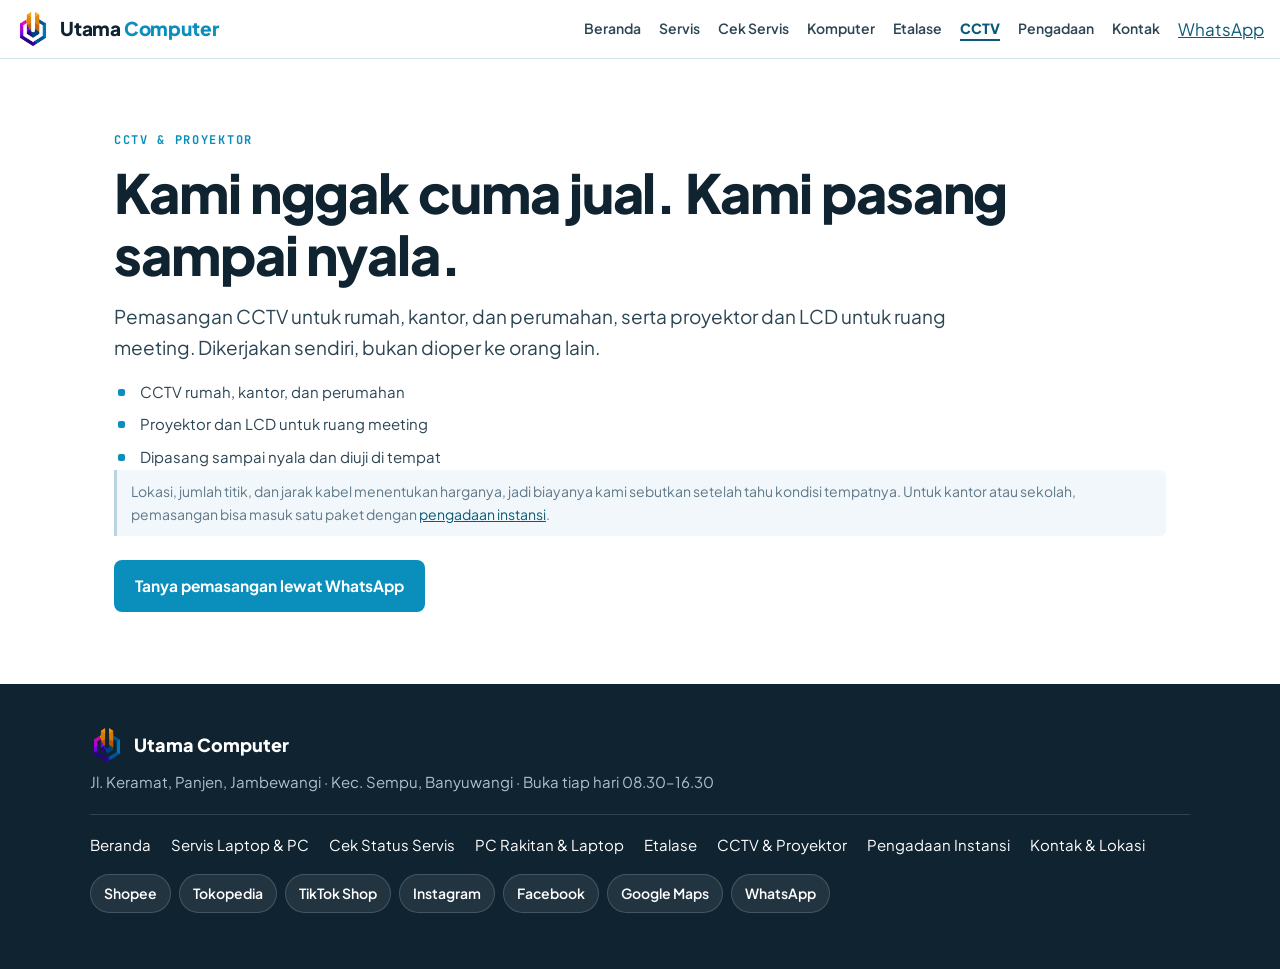
==== cctv/index.html @ 6ac97664 "Pecah jadi delapan halaman dengan alamat sendiri Satu halaman panjang membuat tiap layanan berebut j" ====
<!DOCTYPE html>
<html lang="id">
<head>
<meta charset="utf-8">
<meta name="viewport" content="width=device-width, initial-scale=1">
<title>Pemasangan CCTV &amp; Proyektor — Utama Computer Sempu, Banyuwangi</title>
<meta name="description" content="Pemasangan CCTV untuk rumah, kantor, dan perumahan, serta proyektor dan LCD ruang meeting di Sempu, Banyuwangi. Bukan cuma dijual, kami yang memasang sampai nyala.">
<link rel="canonical" href="https://utamacomputer.id/cctv/">
<meta property="og:type" content="website">
<meta property="og:site_name" content="Utama Computer">
<meta property="og:locale" content="id_ID">
<meta property="og:url" content="https://utamacomputer.id/cctv/">
<meta property="og:title" content="Pemasangan CCTV &amp; Proyektor — Utama Computer Sempu, Banyuwangi">
<meta property="og:description" content="Pemasangan CCTV untuk rumah, kantor, dan perumahan, serta proyektor dan LCD ruang meeting di Sempu, Banyuwangi. Bukan cuma dijual, kami yang memasang sampai nyala.">
<meta property="og:image" content="https://utamacomputer.id/img/plang-toko.jpg">
<meta property="og:image:alt" content="Plang Utama Computer di tepi Jl. Keramat, Panjen, Sempu">
<meta name="twitter:card" content="summary_large_image">
<link rel="icon" href="../img/favicon-32.png" sizes="32x32">
<link rel="apple-touch-icon" href="../img/apple-touch-icon.png">
<link rel="preconnect" href="https://fonts.googleapis.com">
<link rel="preconnect" href="https://fonts.gstatic.com" crossorigin>
<link rel="stylesheet" href="https://fonts.googleapis.com/css2?family=Plus+Jakarta+Sans:wght@400;600;700;800&family=JetBrains+Mono:wght@400;700&display=swap">
<meta name="theme-color" content="#0a8ebc">
<link rel="stylesheet" href="../style.css">
<script src="../app.js" defer></script>
</head>
<body>

<!-- ==== AWAL BLOK BERSAMA: HEADER ====================================
     Blok ini SAMA PERSIS di kedelapan halaman. Tidak ada langkah build,
     jadi kalau menu berubah, ubah di KEDELAPAN berkas ini:
       index.html, servis/, cek/, komputer/, etalase/, cctv/,
       pengadaan/, kontak/
     Yang berbeda antar halaman hanya satu: tautan halaman yang sedang
     dibuka memakai class="aktif" dan aria-current="page".
     Menu lipat di HP memakai checkbox, bukan JavaScript, supaya tetap
     bisa dibuka kalau skripnya gagal dimuat.
     ================================================================== -->
<a class="lewati" href="#isi">Lewati ke isi</a>
<header class="topbar">
  <a class="brand" href="../">
    <img src="../img/logo-mark.png" alt="" width="256" height="256" class="brand-mark">
    <span class="brand-text">Utama <span>Computer</span></span>
  </a>
  <input class="menu-sakelar" type="checkbox" id="menu-sakelar">
  <label class="menu-tombol" for="menu-sakelar">Menu</label>
  <div class="menu-isi">
    <nav class="topnav" aria-label="Menu utama">
      <a href="../">Beranda</a>
      <a href="../servis/">Servis</a>
      <a href="../cek/">Cek Servis</a>
      <a href="../komputer/">Komputer</a>
      <a href="../etalase/">Etalase</a>
      <a class="aktif" aria-current="page" href="../cctv/">CCTV</a>
      <a href="../pengadaan/">Pengadaan</a>
      <a href="../kontak/">Kontak</a>
    </nav>
    <a class="nav-wa" href="https://wa.me/6285143111146?text=Halo%20Utama%20Computer.%20saya%20dari%20Sosmed%20mau%20tanya%20produknya.%20Mohon%20dibantu%20ya" target="_blank" rel="noopener">WhatsApp</a>
  </div>
</header>
<!-- ==== AKHIR BLOK BERSAMA: HEADER ================================== -->

<main id="isi">

  <section class="band">
    <span class="label">CCTV &amp; proyektor</span>
    <h1>Kami nggak cuma jual. Kami pasang sampai nyala.</h1>
    <p class="lead">
      Pemasangan CCTV untuk rumah, kantor, dan perumahan, serta proyektor dan
      LCD untuk ruang meeting. Dikerjakan sendiri, bukan dioper ke orang lain.
    </p>
    <ul class="poin poin-besar">
      <li>CCTV rumah, kantor, dan perumahan</li>
      <li>Proyektor dan LCD untuk ruang meeting</li>
      <li>Dipasang sampai nyala dan diuji di tempat</li>
    </ul>
    <p class="note">
      Lokasi, jumlah titik, dan jarak kabel menentukan harganya, jadi biayanya
      kami sebutkan setelah tahu kondisi tempatnya. Untuk kantor atau sekolah,
      pemasangan bisa masuk satu paket dengan
      <a href="../pengadaan/">pengadaan instansi</a>.
    </p>
    <p class="cta-row">
      <a class="btn btn-primary" href="https://wa.me/6285143111146?text=Halo%20Utama%20Computer%2C%20saya%20mau%20tanya%20CCTV%2FPROYEKTOR.%0ALokasi%20pemasangan%3A%20%0AKebutuhan%3A%20" target="_blank" rel="noopener">Tanya pemasangan lewat WhatsApp</a>
    </p>
  </section>
</main>

<!-- ==== AWAL BLOK BERSAMA: FOOTER ====================================
     Sama persis di kedelapan halaman. Lihat catatan di blok header.
     ================================================================== -->
<footer class="footer">
 <div class="footer-isi">
  <p class="brand-foot">
    <img src="../img/logo-mark.png" alt="" width="256" height="256" loading="lazy" class="brand-mark">
    Utama Computer
  </p>
  <p class="footer-alamat">Jl. Keramat, Panjen, Jambewangi &middot; Kec. Sempu, Banyuwangi &middot; <span data-teks="jam_buka">Buka tiap hari 08.30&ndash;16.30</span></p>

  <nav class="footer-nav" aria-label="Semua halaman">
    <a href="../">Beranda</a>
    <a href="../servis/">Servis Laptop &amp; PC</a>
    <a href="../cek/">Cek Status Servis</a>
    <a href="../komputer/">PC Rakitan &amp; Laptop</a>
    <a href="../etalase/">Etalase</a>
    <a href="../cctv/">CCTV &amp; Proyektor</a>
    <a href="../pengadaan/">Pengadaan Instansi</a>
    <a href="../kontak/">Kontak &amp; Lokasi</a>
  </nav>

  <ul class="marketplace marketplace-foot">
    <li><a href="https://shopee.co.id/utcomputer" target="_blank" rel="noopener">Shopee</a></li>
    <li><a href="https://tk.tokopedia.com/ZSaB3tubw/" target="_blank" rel="noopener">Tokopedia</a></li>
    <li><a href="https://vt.tiktok.com/ZSaB3gMnH/?page=Mall" target="_blank" rel="noopener">TikTok Shop</a></li>
    <li><a href="https://www.instagram.com/utamacomputersempu/" target="_blank" rel="noopener">Instagram</a></li>
    <li><a href="https://www.facebook.com/people/Utama-Computer-Sempu/61568482865484/" target="_blank" rel="noopener">Facebook</a></li>
    <li><a href="https://maps.google.com/?cid=14573424651252202756" target="_blank" rel="noopener">Google Maps</a></li>
    <li><a href="https://wa.me/6285143111146?text=Halo%20Utama%20Computer.%20saya%20dari%20Sosmed%20mau%20tanya%20produknya.%20Mohon%20dibantu%20ya" target="_blank" rel="noopener">WhatsApp</a></li>
  </ul>
 </div>
</footer>
<!-- ==== AKHIR BLOK BERSAMA: FOOTER ================================== -->

</body>
</html>
---- style.css ----
:root {
  --putih: #ffffff;
  --kertas: #f1f7fa;
  --tint: #e2f3f9;
  --tinta: #0f2330;
  --teks: #2c4553;
  --redup: #5f7889;
  --garis: #d3e3ec;
  --garis-tebal: #b9d3e0;
  --biru: #0a8ebc;
  --biru-gelap: #0b5a77;
  --kuning: #f2b705;
  --head: "Plus Jakarta Sans", system-ui, sans-serif;
  --body: "Plus Jakarta Sans", system-ui, sans-serif;
  --mono: "JetBrains Mono", ui-monospace, monospace;
  --radius: 10px;
  --bayang: 0 1px 2px rgba(15, 35, 48, 0.06), 0 8px 24px rgba(15, 35, 48, 0.06);
}

* { box-sizing: border-box; }

body {
  margin: 0;
  background: var(--putih);
  color: var(--teks);
  font-family: var(--body);
  font-size: 17px;
  line-height: 1.65;
  -webkit-text-size-adjust: 100%;
}

h1, h2, h3, h4 {
  font-family: var(--head);
  color: var(--tinta);
  font-weight: 800;
  line-height: 1.15;
  letter-spacing: -0.02em;
  margin: 0 0 16px;
}

h1 { font-size: clamp(32px, 6.4vw, 54px); }
h2 { font-size: clamp(25px, 4.6vw, 36px); }
h3 { font-size: clamp(18px, 3vw, 21px); }
h4 { font-size: 18px; }

p { margin: 0 0 16px; }

a { color: var(--biru-gelap); }

strong { color: var(--tinta); }

/* label kecil di atas judul bagian */

.label {
  display: block;
  font-family: var(--mono);
  font-size: 12px;
  font-weight: 700;
  letter-spacing: 0.14em;
  text-transform: uppercase;
  color: var(--biru);
  margin-bottom: 10px;
}

/* lewati ke isi */

.lewati {
  position: absolute;
  left: -9999px;
  top: 0;
  z-index: 40;
  padding: 10px 16px;
  background: var(--biru);
  color: var(--putih);
  font-weight: 700;
  text-decoration: none;
}

.lewati:focus { left: 0; }

/* topbar */

.topbar {
  position: sticky;
  top: 0;
  z-index: 20;
  display: flex;
  flex-wrap: wrap;
  gap: 10px 20px;
  align-items: center;
  justify-content: space-between;
  padding: 12px 16px;
  background: rgba(255, 255, 255, 0.97);
  border-bottom: 1px solid var(--garis);
}

/* menu lipat tanpa JavaScript: sakelarnya checkbox tersembunyi, yang
   diklik labelnya. Dipakai supaya menu tetap bisa dibuka kalau app.js
   gagal dimuat. */

.menu-sakelar {
  position: absolute;
  width: 1px;
  height: 1px;
  opacity: 0;
}

.menu-tombol {
  padding: 8px 14px;
  border: 1px solid var(--garis-tebal);
  border-radius: 8px;
  font-weight: 700;
  font-size: 14px;
  color: var(--tinta);
  cursor: pointer;
  user-select: none;
}

.menu-sakelar:focus-visible + .menu-tombol {
  outline: 2px solid var(--biru);
  outline-offset: 2px;
}

.menu-isi { display: none; width: 100%; }

.menu-sakelar:checked ~ .menu-isi {
  display: flex;
  flex-direction: column;
  gap: 10px;
  padding-top: 10px;
  border-top: 1px solid var(--garis);
}

.topnav a.aktif {
  color: var(--biru-gelap);
  font-weight: 800;
  text-decoration: underline;
  text-underline-offset: 5px;
  text-decoration-thickness: 2px;
}

.brand {
  display: flex;
  align-items: center;
  gap: 10px;
  font-family: var(--head);
  font-size: 19px;
  font-weight: 800;
  letter-spacing: -0.01em;
  text-decoration: none;
  color: var(--tinta);
}

.brand-mark { width: 34px; height: 34px; display: block; }

.brand-text span { color: var(--biru); }

.topnav {
  display: flex;
  flex-wrap: wrap;
  gap: 6px 18px;
  font-size: 14px;
  font-weight: 600;
}

.topnav a {
  color: var(--teks);
  text-decoration: none;
}

.topnav a:hover { color: var(--biru); }

.topnav .nav-wa {
  padding: 7px 14px;
  background: var(--biru);
  color: var(--putih);
  border-radius: 999px;
}

.topnav .nav-wa:hover { background: var(--biru-gelap); color: var(--putih); }

/* bands */

.hero, .band {
  max-width: 1100px;
  margin: 0 auto;
  padding: 56px 16px;
}

.band-panel { background: var(--kertas); max-width: none; }

.band-panel > .wrap { max-width: 1100px; margin: 0 auto; }

.band-accent { background: var(--tint); max-width: none; }

.band-accent > .wrap { max-width: 1100px; margin: 0 auto; }

.band-garis { border-top: 1px solid var(--garis); }

/* hero */

.hero { padding-top: 40px; }

.hero-teks h1 { margin-bottom: 18px; }

.hero-sub {
  font-size: clamp(17px, 2.4vw, 20px);
  max-width: 44ch;
}

.hero-foto {
  margin: 0;
  border-radius: var(--radius);
  overflow: hidden;
  box-shadow: var(--bayang);
}

.hero-foto img {
  display: block;
  width: 100%;
  height: auto;
  aspect-ratio: 4 / 3;
  object-fit: cover;
}

.lead { font-size: clamp(17px, 2.2vw, 19px); max-width: 64ch; }

.note {
  font-size: 14px;
  color: var(--redup);
  background: var(--kertas);
  border-left: 3px solid var(--garis-tebal);
  padding: 10px 14px;
  border-radius: 0 6px 6px 0;
}

.mono { font-family: var(--mono); font-size: 14px; }

.mono-list { font-size: 16px; color: var(--teks); max-width: 64ch; }

/* baris kepercayaan */

.trustline {
  display: flex;
  flex-wrap: wrap;
  gap: 8px 10px;
  margin: 26px 0 0;
  padding: 0;
  list-style: none;
  font-size: 13.5px;
  color: var(--teks);
}

.trustline li {
  padding: 6px 12px;
  background: var(--putih);
  border: 1px solid var(--garis);
  border-radius: 999px;
}

.trustline a { font-weight: 700; }

/* tombol */

.cta-row {
  display: flex;
  flex-wrap: wrap;
  gap: 10px;
  margin: 24px 0 0;
}

.btn {
  display: inline-flex;
  align-items: center;
  justify-content: center;
  padding: 12px 20px;
  font-family: var(--head);
  font-size: 15.5px;
  font-weight: 700;
  text-decoration: none;
  border: 1px solid transparent;
  border-radius: 8px;
  cursor: pointer;
}

.btn-primary { background: var(--biru); color: var(--putih); }

.btn-primary:hover { background: var(--biru-gelap); }

.btn-ghost {
  background: var(--putih);
  color: var(--biru-gelap);
  border-color: var(--garis-tebal);
}

.btn-ghost:hover { border-color: var(--biru); background: var(--tint); }

.btn-kecil { padding: 9px 14px; font-size: 14px; }

/* kartu umum */

.grid {
  display: grid;
  gap: 16px;
  grid-template-columns: 1fr;
}

.card {
  position: relative;
  background: var(--putih);
  border: 1px solid var(--garis);
  border-radius: var(--radius);
  padding: 22px;
}

.card p { margin: 0; color: var(--teks); }

.card-highlight { border-color: var(--biru); box-shadow: var(--bayang); }

/* kartu yang seluruhnya jadi tautan */

.kartu-tautan {
  display: flex;
  flex-direction: column;
  gap: 10px;
  text-decoration: none;
  color: inherit;
}

.kartu-tautan:hover { border-color: var(--biru); box-shadow: var(--bayang); }

.kartu-tautan h3 { margin: 0; }

.tautan-lanjut {
  margin-top: auto;
  padding-top: 4px;
  color: var(--biru-gelap);
  font-weight: 700;
  font-size: 15px;
}

.kartu-tautan:hover .tautan-lanjut { text-decoration: underline; }

/* blok ajakan: teks di kiri, tombol di kanan */

.ajakan { display: grid; gap: 16px; }

.ajakan .cta-row { margin: 0; }

.ajakan > div > :last-child { margin-bottom: 0; }

/* daftar poin ukuran isi halaman */

.poin-besar { font-size: 17px; gap: 12px; max-width: 70ch; }

.poin-besar li::before { margin-top: 10px; }

.dua-kolom { display: grid; gap: 24px; align-items: start; }

/* halaman cek servis: langsung ke formulirnya */

.band-cek { padding-top: 36px; }

.band-cek .note { margin-top: 28px; max-width: 64ch; }

.kontak-ringkas { display: grid; gap: 20px; align-items: start; }

.footer-nav {
  display: flex;
  flex-wrap: wrap;
  gap: 8px 20px;
  margin-top: 20px;
  padding-top: 18px;
  border-top: 1px solid rgba(255, 255, 255, 0.14);
  font-size: 15px;
}

.footer-nav a { text-decoration: none; }

.footer-nav a:hover { text-decoration: underline; }

.h3-sub { margin-top: 22px; }

/* kartu layanan */

.layanan-grid {
  display: grid;
  gap: 16px;
  grid-template-columns: 1fr;
}

.layanan {
  display: flex;
  flex-direction: column;
  gap: 12px;
  padding: 0;
  overflow: hidden;
}

.layanan > * { margin-left: 22px; margin-right: 22px; }

.layanan > .layanan-foto { margin: 0; }

.layanan > *:first-child { margin-top: 22px; }

.layanan > .layanan-foto:first-child { margin-top: 0; }

.layanan > *:last-child { margin-bottom: 22px; }

.layanan h3 { margin-top: 0; margin-bottom: 0; }

.layanan-foto {
  display: block;
  width: 100%;
  height: auto;
  aspect-ratio: 16 / 9;
  object-fit: cover;
  border-bottom: 1px solid var(--garis);
}

.layanan-utama { box-shadow: var(--bayang); }

.poin {
  list-style: none;
  margin: 0;
  padding: 0;
  display: grid;
  gap: 8px;
  font-size: 15px;
}

.poin li {
  display: grid;
  grid-template-columns: 18px 1fr;
  gap: 8px;
  align-items: start;
}

.poin li::before {
  content: "";
  width: 7px;
  height: 7px;
  margin-top: 9px;
  margin-left: 4px;
  background: var(--biru);
  border-radius: 2px;
}

.layanan .btn { align-self: start; margin-top: auto; }

.pita {
  align-self: start;
  padding: 5px 12px;
  background: var(--tint);
  color: var(--biru-gelap);
  border-radius: 999px;
  font-size: 13px;
  font-weight: 700;
}

/* cod */

.cod-steps {
  list-style: none;
  display: grid;
  gap: 12px;
  margin: 28px 0;
  padding: 0;
}

.cod-steps li {
  display: flex;
  gap: 12px;
  align-items: baseline;
  padding: 14px 16px;
  background: var(--putih);
  border: 1px solid var(--garis);
  border-radius: var(--radius);
  font-size: 15px;
}

.cod-steps .num {
  font-family: var(--mono);
  font-weight: 700;
  color: var(--biru);
}

/* alur kerja */

.proses {
  list-style: none;
  display: grid;
  gap: 16px;
  grid-template-columns: 1fr;
  margin: 0;
  padding: 0;
}

.proses li {
  background: var(--putih);
  border: 1px solid var(--garis);
  border-radius: var(--radius);
  padding: 22px;
}

.proses .num {
  display: block;
  font-family: var(--mono);
  font-size: 22px;
  font-weight: 700;
  color: var(--biru);
  margin-bottom: 10px;
}

.proses h3 { margin-bottom: 8px; }

.proses p { margin: 0; font-size: 15px; }

/* memuat */

.memuat {
  display: flex;
  align-items: center;
  gap: 10px;
  color: var(--redup);
}

.spinner {
  flex: none;
  width: 15px;
  height: 15px;
  border: 2px solid var(--garis-tebal);
  border-top-color: var(--biru);
  border-radius: 50%;
  animation: putar 0.7s linear infinite;
}

@keyframes putar { to { transform: rotate(360deg); } }

@media (prefers-reduced-motion: reduce) {
  .spinner { animation-duration: 2.4s; }
}

/* cek servis */

.servis-form {
  display: grid;
  gap: 16px;
  grid-template-columns: 1fr;
  align-items: start;
  margin-top: 26px;
  padding: 22px;
  background: var(--putih);
  border: 1px solid var(--garis);
  border-radius: var(--radius);
  box-shadow: var(--bayang);
}

.isian { display: flex; flex-direction: column; gap: 6px; }

.isian label { font-weight: 700; font-size: 15px; color: var(--tinta); }

.isian input, .isian select, .isian textarea {
  padding: 12px;
  background: var(--putih);
  border: 1px solid var(--garis-tebal);
  border-radius: 8px;
  color: var(--tinta);
  font-family: var(--mono);
  font-size: 16px;
}

.isian textarea { font-family: var(--body); min-height: 96px; resize: vertical; }

.isian select { font-family: var(--body); }

.isian input:focus-visible,
.isian select:focus-visible,
.isian textarea:focus-visible {
  outline: 2px solid var(--biru);
  outline-offset: 1px;
  border-color: var(--biru);
}

.isian input::placeholder { color: #93a9b7; }

.isian small { font-size: 12.5px; color: var(--redup); }

.servis-form button:disabled { opacity: 0.6; cursor: progress; }

.servis-wadah:not(:empty) { margin-top: 20px; }

.servis-gagal {
  background: var(--putih);
  border: 1px solid var(--garis-tebal);
  border-left: 4px solid var(--kuning);
  border-radius: 0 var(--radius) var(--radius) 0;
  padding: 16px 18px;
  max-width: 58ch;
}

.servis-gagal p { margin: 0; }

.servis-hasil {
  padding: 22px;
  background: var(--putih);
  border: 1px solid var(--garis);
  border-radius: var(--radius);
  box-shadow: var(--bayang);
}

.servis-kode {
  font-family: var(--mono);
  font-size: 17px;
  font-weight: 700;
  color: var(--biru-gelap);
  letter-spacing: 0.04em;
}

.servis-batal {
  background: var(--kertas);
  border-left: 4px solid var(--kuning);
  padding: 12px 14px;
  border-radius: 0 6px 6px 0;
  font-weight: 700;
  color: var(--tinta);
}

.servis-pesan { max-width: 58ch; }

.timeline {
  list-style: none;
  display: grid;
  gap: 8px;
  grid-template-columns: 1fr;
  margin: 0 0 20px;
  padding: 0;
}

.timeline li {
  display: flex;
  align-items: baseline;
  gap: 10px;
  padding: 11px 14px;
  background: var(--kertas);
  border: 1px solid var(--garis);
  border-radius: 8px;
  font-size: 14px;
  color: var(--redup);
}

.timeline .tl-num { font-family: var(--mono); font-weight: 700; color: var(--garis-tebal); }

.timeline li.lewat {
  background: var(--tint);
  border-color: var(--tint);
  color: var(--biru-gelap);
}

.timeline li.lewat .tl-num { color: var(--biru); }

.timeline li.aktif {
  background: var(--biru);
  border-color: var(--biru);
  color: var(--putih);
  font-weight: 700;
}

.timeline li.aktif .tl-num { color: var(--putih); }

.tl-tanda {
  margin-left: auto;
  font-family: var(--mono);
  font-size: 10.5px;
  letter-spacing: 0.08em;
  text-transform: uppercase;
}

.servis-detail { display: grid; gap: 0; margin: 0 0 20px; }

.detail-baris {
  display: grid;
  grid-template-columns: 120px 1fr;
  gap: 14px;
  padding: 12px 0;
  border-bottom: 1px solid var(--garis);
}

.detail-baris dt { color: var(--redup); font-size: 16px; }

.detail-baris dd { margin: 0; color: var(--tinta); font-size: 16px; font-weight: 600; }

/* etalase */

.etalase-memuat { color: var(--redup); }

.etalase-kelompok + .etalase-kelompok { margin-top: 36px; }

.kategori {
  font-size: 19px;
  font-weight: 700;
  color: var(--tinta);
  padding-bottom: 10px;
  margin-bottom: 16px;
  border-bottom: 2px solid var(--tint);
}

.produk {
  display: flex;
  flex-direction: column;
  gap: 10px;
  padding: 0;
  overflow: hidden;
}

.produk .photo { border: 0; border-radius: 0; border-bottom: 1px solid var(--garis); }

.produk h4, .produk p { margin: 0 22px; }

.produk h4 { margin-top: 6px; }

.produk p:last-child { margin-bottom: 22px; }

.produk .badge {
  align-self: start;
  margin: 0 0 0 22px;
  padding: 4px 10px;
  background: var(--tint);
  color: var(--biru-gelap);
  border-radius: 999px;
  font-family: var(--mono);
  font-size: 11px;
  font-weight: 700;
  letter-spacing: 0.04em;
  text-transform: uppercase;
}

.produk .spek { color: var(--redup); font-size: 15px; }

.produk .harga { color: var(--tinta); font-size: 19px; font-weight: 800; font-family: var(--head); }

.produk .catatan { color: var(--redup); font-size: 14px; }

.etalase-pesan {
  background: var(--putih);
  border: 1px solid var(--garis);
  border-radius: var(--radius);
  padding: 22px;
  max-width: 60ch;
}

.etalase-pesan .mono { color: var(--teks); font-family: var(--body); font-size: 16px; }

/* foto */

.photos {
  display: grid;
  gap: 16px;
  grid-template-columns: 1fr;
  margin-top: 28px;
}

.shot { margin: 0; }

.photo {
  display: block;
  width: 100%;
  height: auto;
  aspect-ratio: 4 / 3;
  object-fit: cover;
  border-radius: var(--radius);
  background: var(--kertas);
}

.cap { font-size: 13.5px; color: var(--redup); margin-top: 8px; }

/* testimoni */

.quote { display: flex; flex-direction: column; }

.stars { color: var(--kuning); letter-spacing: 0.12em; font-size: 15px; margin: 0 0 12px !important; }

.quote blockquote { margin: 0 0 16px; color: var(--teks); font-size: 15.5px; }

.quote figcaption {
  margin-top: auto;
  font-weight: 700;
  font-size: 14px;
  color: var(--tinta);
  padding-top: 12px;
  border-top: 1px solid var(--garis);
}

.quote figcaption span {
  display: block;
  font-family: var(--mono);
  font-weight: 400;
  font-size: 12px;
  color: var(--redup);
  margin-top: 2px;
}

/* kontak */

.kontak-grid { display: grid; gap: 16px; grid-template-columns: 1fr; }

.data-list { display: grid; gap: 0; margin: 0; }

.data-list > div {
  display: grid;
  grid-template-columns: 116px 1fr;
  gap: 14px;
  padding: 13px 0;
  border-bottom: 1px solid var(--garis);
}

.data-list dt { color: var(--redup); font-size: 16px; }

.data-list dd { margin: 0; color: var(--tinta); font-size: 16px; font-weight: 600; }

.peta {
  display: block;
  width: 100%;
  height: 300px;
  margin-top: 20px;
  border: 1px solid var(--garis);
  border-radius: var(--radius);
}

/* kanal penjualan */

.kanal { margin-top: 32px; }

.kanal-list {
  list-style: none;
  margin: 0;
  padding: 0;
  display: grid;
  gap: 12px;
  grid-template-columns: 1fr;
}

.kanal-list a {
  display: flex;
  flex-direction: column;
  gap: 2px;
  padding: 16px 18px;
  background: var(--putih);
  border: 1px solid var(--garis-tebal);
  border-radius: var(--radius);
  text-decoration: none;
  color: var(--tinta);
}

.kanal-list a:hover { border-color: var(--biru); background: var(--tint); }

.kanal-list strong { font-size: 17px; font-weight: 700; }

.kanal-list span { font-size: 14px; color: var(--redup); }

.marketplace {
  list-style: none;
  margin: 0;
  padding: 0;
  display: flex;
  flex-wrap: wrap;
  gap: 8px;
}

.marketplace a {
  display: inline-block;
  padding: 7px 13px;
  background: var(--kertas);
  border: 1px solid var(--garis);
  border-radius: 999px;
  font-size: 14px;
  font-weight: 600;
  text-decoration: none;
  color: var(--tinta);
}

.marketplace a:hover { border-color: var(--biru); color: var(--biru-gelap); }

.kontak-catatan { font-size: 14px; color: var(--redup); }

.wa-form { display: grid; gap: 14px; margin-bottom: 8px; }

.wa-form button { justify-self: start; }

.wa-galat {
  margin: 0;
  font-size: 14px;
  font-weight: 600;
  color: #9a3412;
}

/* mozaik foto */

.mozaik {
  display: grid;
  gap: 16px;
  grid-template-columns: 1fr;
  margin-top: 28px;
}

.mozaik .besar .photo { aspect-ratio: 16 / 10; }

/* footer */

.footer {
  background: var(--tinta);
  color: #a9c2d0;
  padding: 36px 16px 44px;
}

.footer-isi { max-width: 1100px; margin: 0 auto; }

.footer a { color: var(--putih); }

.brand-foot {
  display: flex;
  align-items: center;
  gap: 10px;
  font-family: var(--head);
  font-size: 18px;
  font-weight: 800;
  color: var(--putih);
  margin-bottom: 8px;
}

.footer-alamat { color: #a9c2d0; font-size: 15px; }

.marketplace-foot { margin-top: 16px; }

.marketplace-foot a {
  background: rgba(255, 255, 255, 0.08);
  border-color: rgba(255, 255, 255, 0.16);
  color: var(--putih);
}

.marketplace-foot a:hover { background: rgba(255, 255, 255, 0.16); color: var(--putih); }

@media (min-width: 720px) {
  .ajakan { grid-template-columns: 1fr auto; align-items: center; gap: 28px; }
  .dua-kolom { grid-template-columns: 1.15fr 1fr; gap: 32px; }
  .kontak-ringkas { grid-template-columns: 1fr auto; gap: 28px; }
  .hero, .band { padding: 72px 24px; }
  .band-panel, .band-accent { padding-left: 24px; padding-right: 24px; }
  .footer { padding: 44px 24px 56px; }
  .grid { grid-template-columns: repeat(2, 1fr); }
  .photos { grid-template-columns: repeat(2, 1fr); }
  .layanan-grid { grid-template-columns: repeat(2, 1fr); }
  .layanan-grid .sedang { grid-column: 1 / -1; }
  .proses { grid-template-columns: repeat(2, 1fr); }
  .cod-steps { grid-template-columns: repeat(2, 1fr); }
  .servis-form { grid-template-columns: 1fr 1fr auto; gap: 20px; align-items: end; }
  .servis-form button { height: 48px; }
  .timeline { grid-template-columns: repeat(4, 1fr); }
  .tl-tanda { display: none; }
  .kontak-grid { grid-template-columns: 1fr 1.15fr; gap: 24px; }
  .grid-2 { grid-template-columns: repeat(2, 1fr); }
  .mozaik { grid-template-columns: repeat(2, 1fr); }
  .mozaik .besar { grid-column: 1 / -1; }
  .kanal-list { grid-template-columns: repeat(3, 1fr); }
}

@media (min-width: 1000px) {
  .menu-tombol { display: none; }
  .menu-isi {
    display: flex;
    flex-direction: row;
    align-items: center;
    gap: 18px;
    width: auto;
  }
  .hero {
    display: grid;
    grid-template-columns: 1.05fr 0.95fr;
    gap: 48px;
    align-items: center;
  }
  .grid { grid-template-columns: repeat(3, 1fr); }
  .grid-2 { grid-template-columns: repeat(2, 1fr); }
  /* bobot sengaja tidak seragam: dua layanan utama lebih lebar dan berfoto */
  .layanan-grid { grid-template-columns: repeat(6, 1fr); align-items: start; }
  .layanan-grid .besar { grid-column: span 3; }
  .layanan-grid .sedang { grid-column: span 6; }
  .layanan-grid .layanan:not(.besar):not(.sedang) { grid-column: span 2; }
  .proses { grid-template-columns: repeat(4, 1fr); }
  .cod-steps { grid-template-columns: repeat(4, 1fr); }
}
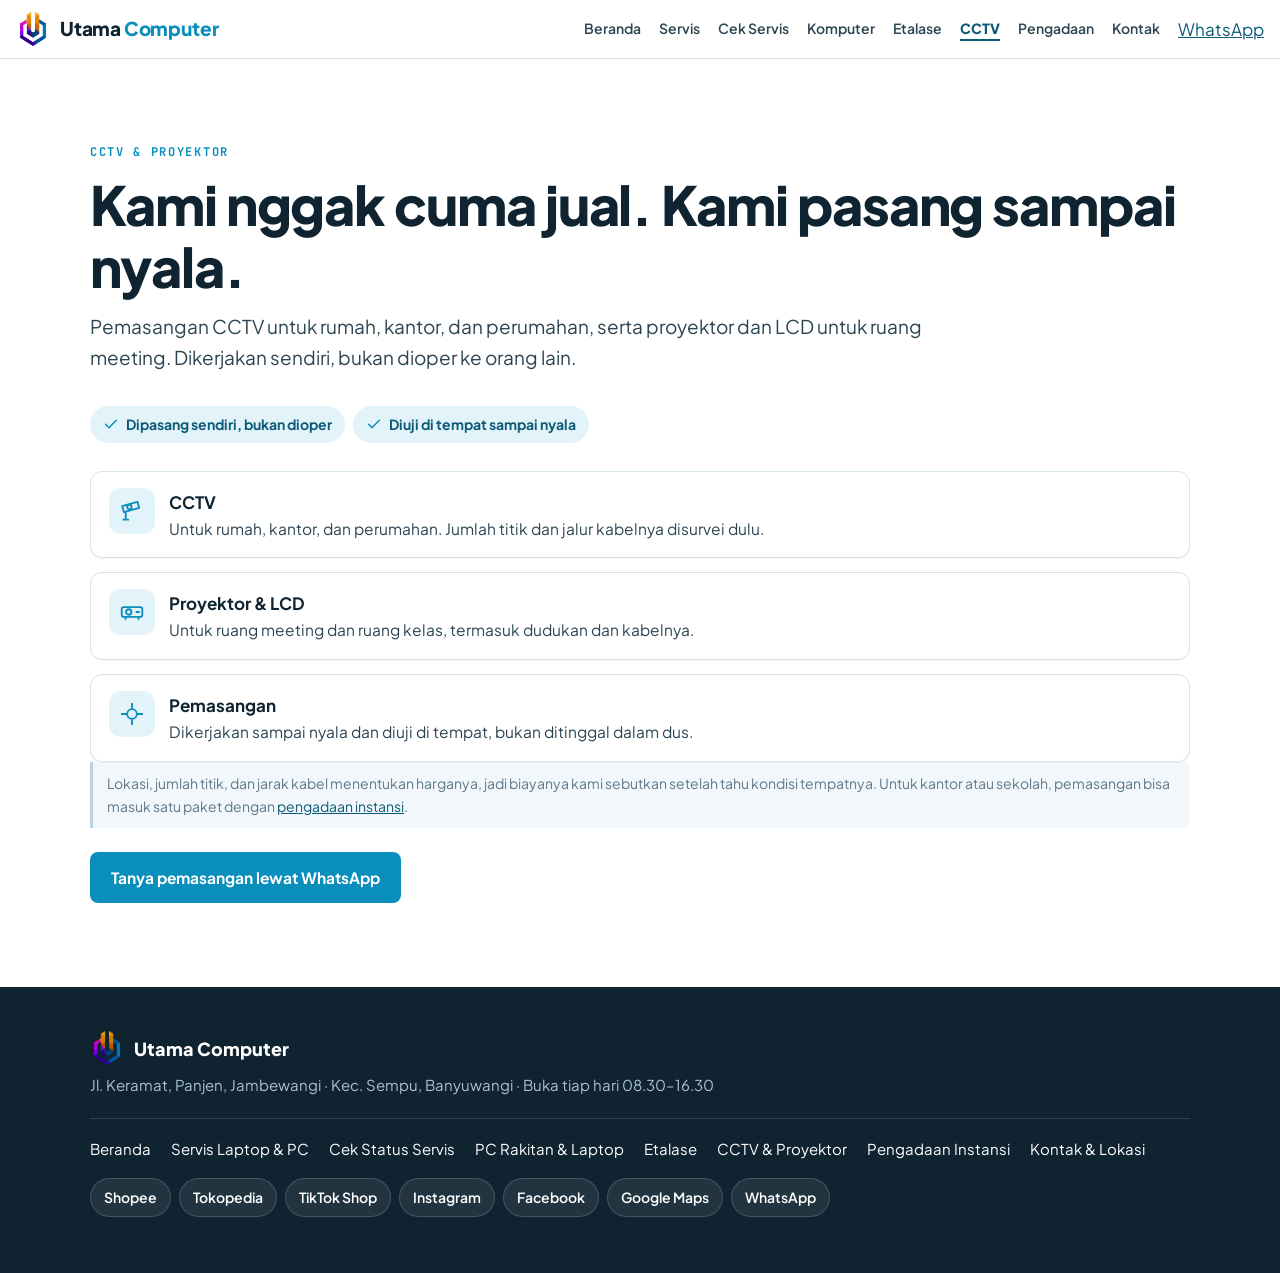
==== commit 5f4a4081: "Padatkan tampilan lewat tata letak, bukan lewat isi karangan Halaman terasa sepi bukan karena kurang" ====
--- a/cctv/index.html
+++ b/cctv/index.html
@@ -69,10 +69,23 @@
       Pemasangan CCTV untuk rumah, kantor, dan perumahan, serta proyektor dan
       LCD untuk ruang meeting. Dikerjakan sendiri, bukan dioper ke orang lain.
     </p>
-    <ul class="poin poin-besar">
-      <li>CCTV rumah, kantor, dan perumahan</li>
-      <li>Proyektor dan LCD untuk ruang meeting</li>
-      <li>Dipasang sampai nyala dan diuji di tempat</li>
+    <ul class="badge-baris">
+      <li class="badge-fakta"><svg class="ikon" viewBox="0 0 24 24" aria-hidden="true"><path d="M4 12.5l5 5 11-11"/></svg> Dipasang sendiri, bukan dioper</li>
+      <li class="badge-fakta"><svg class="ikon" viewBox="0 0 24 24" aria-hidden="true"><path d="M4 12.5l5 5 11-11"/></svg> Diuji di tempat sampai nyala</li>
+    </ul>
+    <ul class="poin-ikon">
+      <li>
+        <span class="ikon-kotak"><svg class="ikon" viewBox="0 0 24 24" aria-hidden="true"><path d="M3 7.5l14-4 1.6 5.6-14 4z"/><circle cx="9.6" cy="8.2" r="2"/><path d="M6.2 13.6V20M4 20h4.5"/></svg></span>
+        <span><strong>CCTV</strong>Untuk rumah, kantor, dan perumahan. Jumlah titik dan jalur kabelnya disurvei dulu.</span>
+      </li>
+      <li>
+        <span class="ikon-kotak"><svg class="ikon" viewBox="0 0 24 24" aria-hidden="true"><rect x="2.5" y="7.5" width="19" height="9" rx="2"/><circle cx="9" cy="12" r="2.5"/><path d="M16 12h2.5"/><path d="M6 16.5v2M18 16.5v2"/></svg></span>
+        <span><strong>Proyektor &amp; LCD</strong>Untuk ruang meeting dan ruang kelas, termasuk dudukan dan kabelnya.</span>
+      </li>
+      <li>
+        <span class="ikon-kotak"><svg class="ikon" viewBox="0 0 24 24" aria-hidden="true"><path d="M12 2.5v4M12 17.5v4M2.5 12h4M17.5 12h4"/><circle cx="12" cy="12" r="4.5"/></svg></span>
+        <span><strong>Pemasangan</strong>Dikerjakan sampai nyala dan diuji di tempat, bukan ditinggal dalam dus.</span>
+      </li>
     </ul>
     <p class="note">
       Lokasi, jumlah titik, dan jarak kabel menentukan harganya, jadi biayanya
--- a/style.css
+++ b/style.css
@@ -13,8 +13,9 @@
   --head: "Plus Jakarta Sans", system-ui, sans-serif;
   --body: "Plus Jakarta Sans", system-ui, sans-serif;
   --mono: "JetBrains Mono", ui-monospace, monospace;
-  --radius: 10px;
-  --bayang: 0 1px 2px rgba(15, 35, 48, 0.06), 0 8px 24px rgba(15, 35, 48, 0.06);
+  --radius: 12px;
+  --bayang: 0 1px 2px rgba(15, 35, 48, 0.05), 0 6px 18px rgba(15, 35, 48, 0.05);
+  --bayang-halus: 0 1px 2px rgba(15, 35, 48, 0.04);
 }
 
 * { box-sizing: border-box; }
@@ -181,21 +182,25 @@
 
 /* bands */
 
+/* Bagian melebar penuh, isinya tetap terpusat di 1100px. Ini yang
+   memungkinkan latar bergantian tanpa mengubah HTML tiap halaman. */
 .hero, .band {
-  max-width: 1100px;
-  margin: 0 auto;
-  padding: 56px 16px;
-}
-
-.band-panel { background: var(--kertas); max-width: none; }
-
-.band-panel > .wrap { max-width: 1100px; margin: 0 auto; }
-
-.band-accent { background: var(--tint); max-width: none; }
-
-.band-accent > .wrap { max-width: 1100px; margin: 0 auto; }
+  padding: 56px max(16px, (100% - 1100px) / 2);
+}
+
+.band-panel > .wrap, .band-accent > .wrap { max-width: 1100px; margin: 0 auto; }
+
+/* Irama latar: putih, abu sangat muda, putih. Bagian bertanda accent
+   selalu menang karena itu penekanan yang disengaja. */
+main > section { background: var(--putih); }
+main > section:nth-of-type(even) { background: var(--kertas); }
+main > section.band-accent { background: var(--tint); }
 
 .band-garis { border-top: 1px solid var(--garis); }
+
+/* jarak antar bagian lebih besar daripada jarak di dalam bagian */
+.band > h2, .band > .wrap > h2, .band > h1 { margin-bottom: 14px; }
+.band > .lead, .band > .wrap > .lead { margin-bottom: 32px; }
 
 /* hero */
 
@@ -311,11 +316,74 @@
   border: 1px solid var(--garis);
   border-radius: var(--radius);
   padding: 22px;
+  box-shadow: var(--bayang-halus);
 }
 
 .card p { margin: 0; color: var(--teks); }
 
 .card-highlight { border-color: var(--biru); box-shadow: var(--bayang); }
+
+/* ikon digambar inline sebagai SVG, bukan emoji dan bukan pustaka ikon */
+
+.ikon {
+  display: block;
+  width: 26px;
+  height: 26px;
+  flex: none;
+  stroke: var(--biru);
+  stroke-width: 1.7;
+  fill: none;
+  stroke-linecap: round;
+  stroke-linejoin: round;
+}
+
+.ikon-kotak {
+  display: inline-flex;
+  align-items: center;
+  justify-content: center;
+  width: 46px;
+  height: 46px;
+  border-radius: 12px;
+  background: var(--tint);
+}
+
+/* daftar berikon */
+
+.poin-ikon { list-style: none; margin: 0; padding: 0; display: grid; gap: 14px; }
+
+.poin-ikon li {
+  display: grid;
+  grid-template-columns: 46px 1fr;
+  gap: 14px;
+  align-items: start;
+  padding: 16px 18px;
+  background: var(--putih);
+  border: 1px solid var(--garis);
+  border-radius: var(--radius);
+  box-shadow: var(--bayang-halus);
+}
+
+.poin-ikon strong { display: block; color: var(--tinta); font-size: 17px; }
+
+.poin-ikon span { color: var(--teks); font-size: 15.5px; }
+
+/* badge faktual */
+
+.badge-baris { display: flex; flex-wrap: wrap; gap: 8px; margin: 0 0 28px; padding: 0; list-style: none; }
+
+.badge-fakta {
+  display: inline-flex;
+  align-items: center;
+  gap: 7px;
+  padding: 7px 13px;
+  background: var(--tint);
+  color: var(--biru-gelap);
+  border-radius: 999px;
+  font-size: 14px;
+  font-weight: 700;
+}
+
+.badge-fakta .ikon { width: 16px; height: 16px; stroke-width: 2.2; }
 
 /* kartu yang seluruhnya jadi tautan */
 
@@ -749,7 +817,15 @@
   max-width: 60ch;
 }
 
-.etalase-pesan .mono { color: var(--teks); font-family: var(--body); font-size: 16px; }
+.etalase-pesan-teks { color: var(--teks); font-size: 17px; max-width: 54ch; }
+
+.etalase-lapak-judul {
+  margin: 26px 0 10px;
+  padding-top: 20px;
+  border-top: 1px solid var(--garis);
+  font-size: 15px;
+  color: var(--redup);
+}
 
 /* foto */
 
@@ -944,8 +1020,7 @@
   .ajakan { grid-template-columns: 1fr auto; align-items: center; gap: 28px; }
   .dua-kolom { grid-template-columns: 1.15fr 1fr; gap: 32px; }
   .kontak-ringkas { grid-template-columns: 1fr auto; gap: 28px; }
-  .hero, .band { padding: 72px 24px; }
-  .band-panel, .band-accent { padding-left: 24px; padding-right: 24px; }
+  .hero, .band { padding: 84px max(24px, (100% - 1100px) / 2); }
   .footer { padding: 44px 24px 56px; }
   .grid { grid-template-columns: repeat(2, 1fr); }
   .photos { grid-template-columns: repeat(2, 1fr); }
